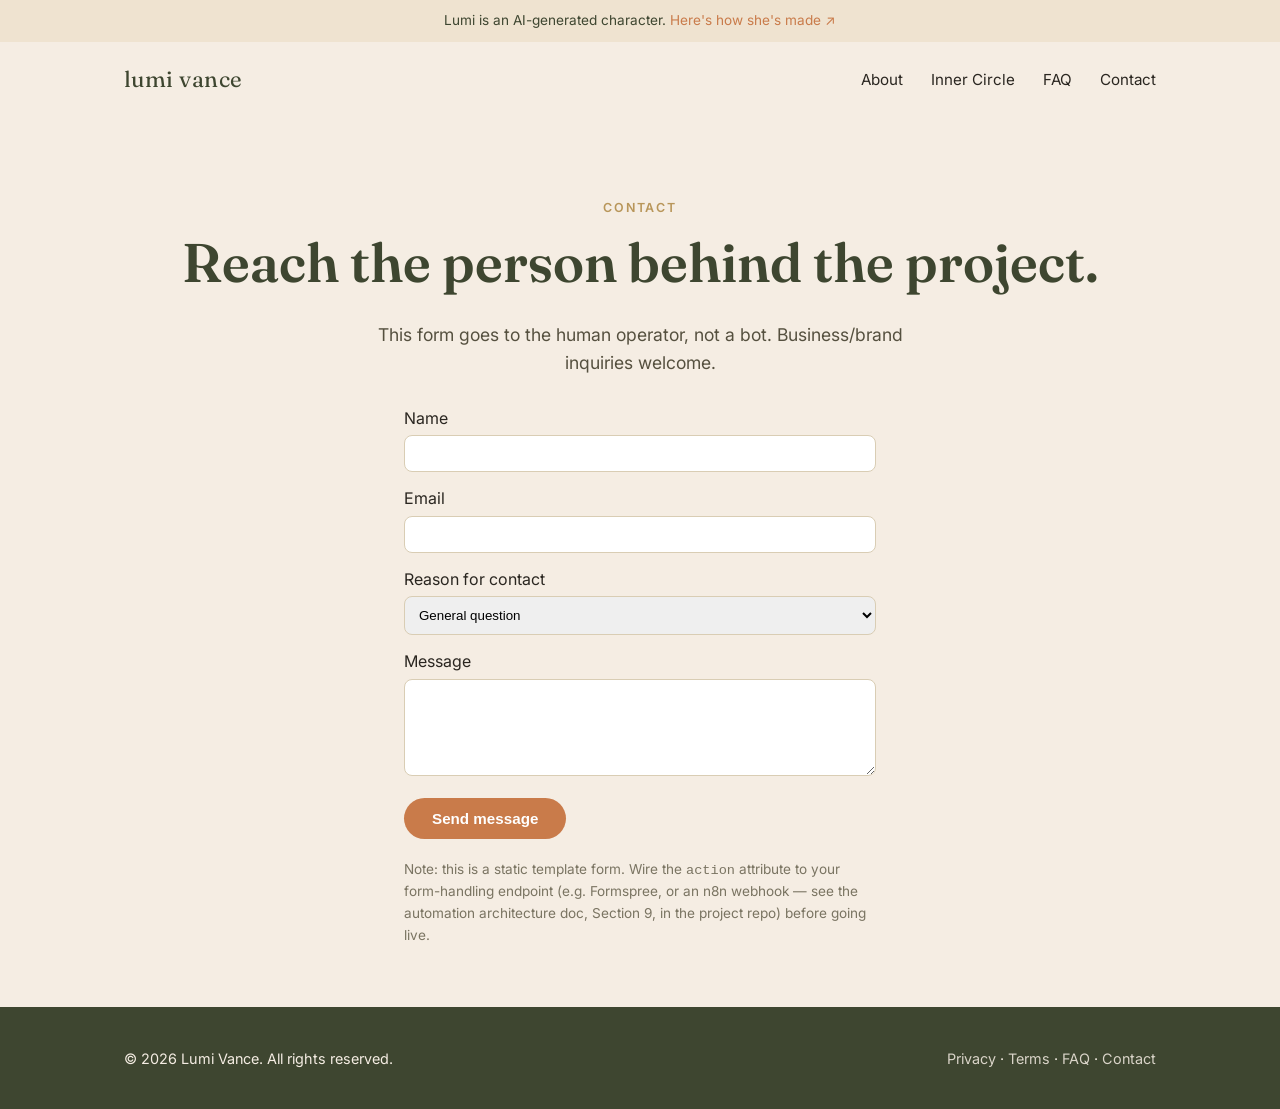
==== contact.html @ 3e4dc476 "Launch Lumi Vance marketing site Static site: landing, pricing, about, FAQ, contact, privacy, terms," ====
<!doctype html>
<html lang="en">
<head>
<meta charset="UTF-8">
<meta name="viewport" content="width=device-width, initial-scale=1.0">
<title>Contact — Lumi Vance</title>
<meta name="description" content="Contact the human operator behind the Lumi Vance project — brand, press, and membership inquiries.">
<meta property="og:title" content="Contact — Lumi Vance">
<meta property="og:description" content="Contact the human operator behind the Lumi Vance project — brand, press, and membership inquiries.">
<meta property="og:type" content="website">
<meta name="theme-color" content="#F5EDE3">
<link rel="icon" href="data:image/svg+xml,%3Csvg xmlns='http://www.w3.org/2000/svg' viewBox='0 0 100 100'%3E%3Crect width='100' height='100' rx='22' fill='%23C97B4A'/%3E%3Ctext x='50' y='70' font-size='54' text-anchor='middle' fill='%23F5EDE3' font-family='Georgia, serif'%3Elv%3C/text%3E%3C/svg%3E">
<link rel="preconnect" href="https://fonts.googleapis.com">
<link href="https://fonts.googleapis.com/css2?family=Fraunces:wght@500;600&family=Inter:wght@400;500;600&display=swap" rel="stylesheet">
<link rel="stylesheet" href="styles.css">
</head>
<body>

<div class="disclosure-banner">Lumi is an AI-generated character. <a href="about.html#how-she-is-made">Here's how she's made ↗</a></div>

<header class="site-header">
  <div class="logo">lumi vance</div>
  <nav class="site-nav">
    <a href="about.html">About</a>
    <a href="pricing.html">Inner Circle</a>
    <a href="faq.html">FAQ</a>
    <a href="contact.html">Contact</a>
  </nav>
</header>

<main>
  <section class="hero" style="padding-bottom:0;">
    <div class="container">
      <div class="eyebrow">Contact</div>
      <h1>Reach the person behind the project.</h1>
      <p class="subhead">This form goes to the human operator, not a bot. Business/brand inquiries welcome.</p>
    </div>
  </section>

  <section class="container" style="max-width:520px;">
    <form action="#" method="POST" style="display:flex; flex-direction:column; gap:14px;">
      <label>
        Name
        <input type="text" name="name" required style="width:100%; padding:10px; border-radius:8px; border:1px solid #d9cdb4; margin-top:4px;">
      </label>
      <label>
        Email
        <input type="email" name="email" required style="width:100%; padding:10px; border-radius:8px; border:1px solid #d9cdb4; margin-top:4px;">
      </label>
      <label>
        Reason for contact
        <select name="reason" style="width:100%; padding:10px; border-radius:8px; border:1px solid #d9cdb4; margin-top:4px;">
          <option>General question</option>
          <option>Brand / sponsorship inquiry</option>
          <option>Membership / billing question</option>
          <option>Press</option>
          <option>Other</option>
        </select>
      </label>
      <label>
        Message
        <textarea name="message" rows="5" required style="width:100%; padding:10px; border-radius:8px; border:1px solid #d9cdb4; margin-top:4px;"></textarea>
      </label>
      <button type="submit" class="btn" style="border:none; cursor:pointer; align-self:flex-start;">Send message</button>
    </form>
    <p style="margin-top:20px; font-size:0.85rem; color:#7a7462;">
      Note: this is a static template form. Wire the <code>action</code> attribute to your form-handling endpoint (e.g. Formspree, or an n8n webhook — see the automation architecture doc, Section 9, in the project repo) before going live.
    </p>
  </section>
</main>

<footer class="site-footer">
  <div class="container">
    <div>© 2026 Lumi Vance. All rights reserved.</div>
    <div>
      <a href="privacy.html">Privacy</a> ·
      <a href="terms.html">Terms</a> ·
      <a href="faq.html">FAQ</a> ·
      <a href="contact.html">Contact</a>
    </div>
  </div>
</footer>

</body>
</html>
---- styles.css ----
/* Lumi Vance — shared site styles. Palette + type from docs/03-brand-concepts.md */
:root {
  --terracotta: #C97B4A;
  --cream: #F5EDE3;
  --olive: #3E4630;
  --ink: #2A2620;
  --gold: #B8965A;
  --white: #FFFFFF;
  --max-width: 1080px;
}

* { box-sizing: border-box; }

body {
  margin: 0;
  background: var(--cream);
  color: var(--ink);
  font-family: 'Inter', system-ui, sans-serif;
  line-height: 1.6;
  -webkit-font-smoothing: antialiased;
}

h1, h2, h3, .brand-word {
  font-family: 'Fraunces', Georgia, serif;
  font-weight: 600;
  color: var(--olive);
  line-height: 1.15;
  margin: 0 0 0.5em;
}

h1 { font-size: clamp(2.2rem, 5vw, 3.4rem); }
h2 { font-size: clamp(1.6rem, 3vw, 2.2rem); }
p { margin: 0 0 1em; }

a { color: var(--terracotta); text-decoration: none; }
a:hover { text-decoration: underline; }

.container {
  max-width: var(--max-width);
  margin: 0 auto;
  padding: 0 24px;
}

header.site-header {
  display: flex;
  align-items: center;
  justify-content: space-between;
  padding: 20px 24px;
  max-width: var(--max-width);
  margin: 0 auto;
}

.logo {
  font-family: 'Fraunces', serif;
  font-size: 1.4rem;
  color: var(--olive);
  letter-spacing: 0.02em;
}

nav.site-nav a {
  color: var(--ink);
  margin-left: 24px;
  font-size: 0.95rem;
}

nav.site-nav a:hover { color: var(--terracotta); }

.btn {
  display: inline-block;
  background: var(--terracotta);
  color: var(--white);
  padding: 12px 28px;
  border-radius: 999px;
  font-weight: 600;
  font-size: 0.95rem;
  transition: opacity 0.15s ease;
}

.btn:hover { opacity: 0.88; text-decoration: none; }

.btn-outline {
  background: transparent;
  border: 1.5px solid var(--olive);
  color: var(--olive);
}

.hero {
  text-align: center;
  padding: 80px 24px 60px;
}

.hero .eyebrow {
  text-transform: uppercase;
  letter-spacing: 0.14em;
  font-size: 0.78rem;
  color: var(--gold);
  font-weight: 600;
  margin-bottom: 14px;
}

.hero p.subhead {
  max-width: 560px;
  margin: 0 auto 28px;
  font-size: 1.1rem;
  color: #55503f;
}

section { padding: 56px 0; }

.card-grid {
  display: grid;
  grid-template-columns: repeat(auto-fit, minmax(240px, 1fr));
  gap: 24px;
}

.card {
  background: var(--white);
  border-radius: 16px;
  padding: 28px;
  box-shadow: 0 1px 3px rgba(62,70,48,0.08);
}

.pricing-card {
  background: var(--white);
  border-radius: 20px;
  padding: 32px;
  text-align: left;
  box-shadow: 0 1px 3px rgba(62,70,48,0.08);
  display: flex;
  flex-direction: column;
}

.pricing-card.featured {
  border: 2px solid var(--terracotta);
  transform: translateY(-8px);
}

.price {
  font-family: 'Fraunces', serif;
  font-size: 2.4rem;
  color: var(--olive);
  margin: 8px 0 4px;
}

.price span { font-size: 1rem; color: #7a7462; font-family: 'Inter', sans-serif; }

.pricing-card ul {
  list-style: none;
  padding: 0;
  margin: 20px 0;
  flex-grow: 1;
}

.pricing-card li {
  padding: 8px 0;
  border-top: 1px solid #eee3d4;
  font-size: 0.95rem;
}

.pricing-card li:first-child { border-top: none; }

.faq-item {
  padding: 20px 0;
  border-bottom: 1px solid #e6dbc8;
}

.faq-item h3 { font-size: 1.05rem; margin-bottom: 8px; }

footer.site-footer {
  background: var(--olive);
  color: var(--cream);
  padding: 40px 24px;
  margin-top: 60px;
}

footer.site-footer a { color: var(--cream); opacity: 0.85; }
footer.site-footer .container {
  display: flex;
  flex-wrap: wrap;
  justify-content: space-between;
  gap: 20px;
  font-size: 0.9rem;
}

.disclosure-banner {
  background: #EFE3D0;
  color: var(--olive);
  text-align: center;
  font-size: 0.85rem;
  padding: 10px 16px;
}

.legal-content h2 { margin-top: 1.6em; }
.legal-content { max-width: 720px; }

@media (max-width: 640px) {
  header.site-header { flex-direction: column; gap: 12px; }
  nav.site-nav a { margin: 0 10px; }
}
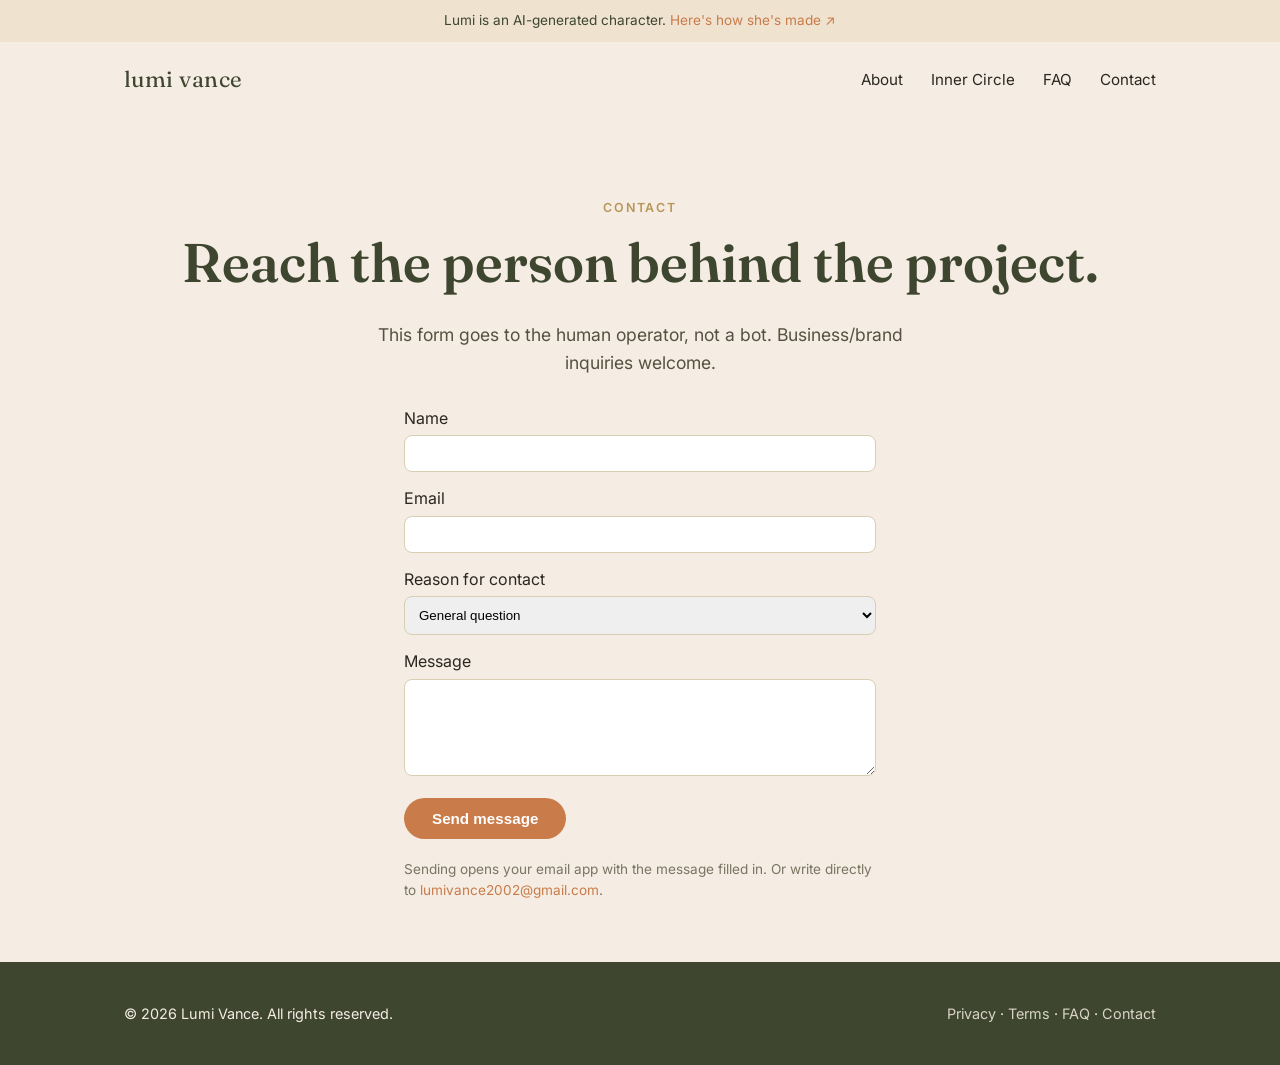
==== commit d82ec798: "Fill legal details, switch payments to Whop, working contact form, waitlist buttons Co-Authored-By: " ====
--- a/contact.html
+++ b/contact.html
@@ -38,7 +38,7 @@
   </section>
 
   <section class="container" style="max-width:520px;">
-    <form action="#" method="POST" style="display:flex; flex-direction:column; gap:14px;">
+    <form id="contact-form" style="display:flex; flex-direction:column; gap:14px;">
       <label>
         Name
         <input type="text" name="name" required style="width:100%; padding:10px; border-radius:8px; border:1px solid #d9cdb4; margin-top:4px;">
@@ -54,6 +54,7 @@
           <option>Brand / sponsorship inquiry</option>
           <option>Membership / billing question</option>
           <option>Press</option>
+          <option value="waitlist">Membership waitlist</option>
           <option>Other</option>
         </select>
       </label>
@@ -64,8 +65,21 @@
       <button type="submit" class="btn" style="border:none; cursor:pointer; align-self:flex-start;">Send message</button>
     </form>
     <p style="margin-top:20px; font-size:0.85rem; color:#7a7462;">
-      Note: this is a static template form. Wire the <code>action</code> attribute to your form-handling endpoint (e.g. Formspree, or an n8n webhook — see the automation architecture doc, Section 9, in the project repo) before going live.
+      Sending opens your email app with the message filled in. Or write directly to <a href="mailto:lumivance2002@gmail.com">lumivance2002@gmail.com</a>.
     </p>
+    <script>
+      (function () {
+        var f = document.getElementById('contact-form');
+        var reason = new URLSearchParams(location.search).get('reason');
+        if (reason) { var o = f.reason.querySelector('option[value="' + reason + '"]'); if (o) o.selected = true; }
+        f.addEventListener('submit', function (e) {
+          e.preventDefault();
+          var subject = '[' + f.reason.value + '] from ' + f.name.value;
+          var body = f.message.value + '\n\n— ' + f.name.value + ' (' + f.email.value + ')';
+          location.href = 'mailto:lumivance2002@gmail.com?subject=' + encodeURIComponent(subject) + '&body=' + encodeURIComponent(body);
+        });
+      })();
+    </script>
   </section>
 </main>
 
